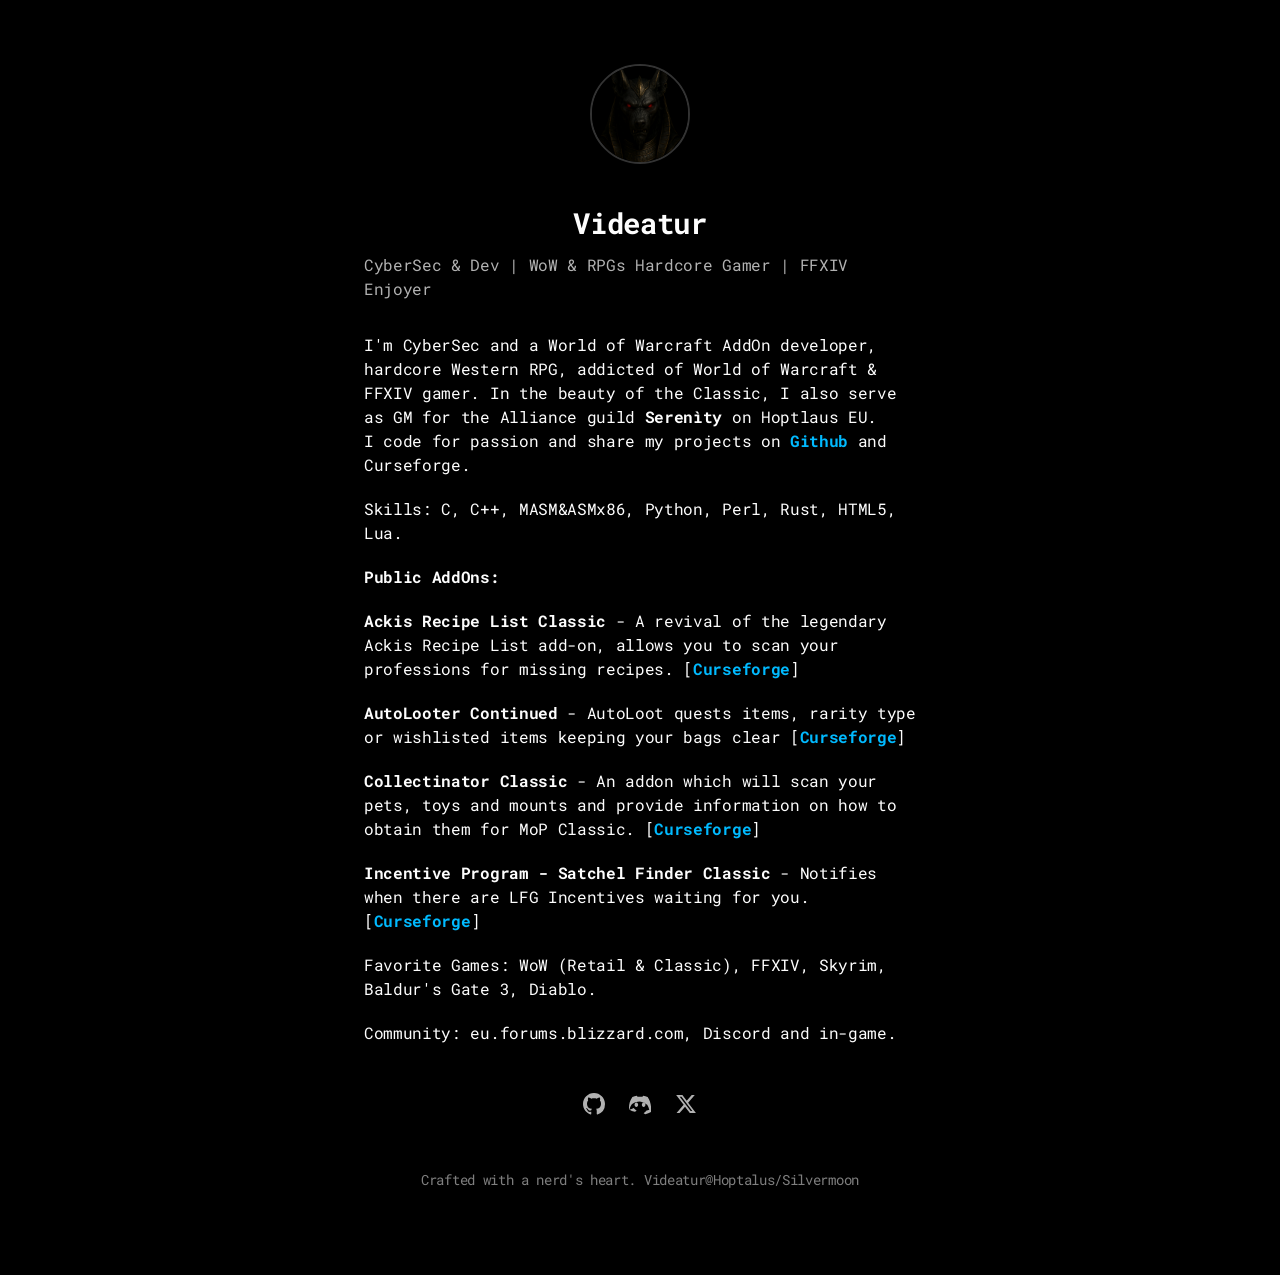
==== index.html @ 5d07538f "Init" ====
<!DOCTYPE html>
<html lang="en">
<head>
    <meta charset="UTF-8">
    <meta name="viewport" content="width=device-width, initial-scale=1.0">
    <title>Videatur - Portfolio</title>
    <meta name="description" content="Portfolio of Videatur, a World of Warcraft AddOn developer and gamer.">
    <link rel="stylesheet" href="style.css">
</head>
<body>

    <main>

        <img src="vide.png" alt="Videatur Logo" class="profile-image">

        <h1>Videatur</h1>
        <p class="subtitle">CyberSec & Dev | WoW & RPGs Hardcore Gamer | FFXIV Enjoyer</p>

        <p>
            I'm CyberSec and a World of Warcraft AddOn developer, hardcore Western RPG, addicted of World of Warcraft & FFXIV gamer. In the beauty of the Classic, I also serve as GM for the Alliance guild <b>Serenìty</b> on Hoptlaus EU.<br /> I code for passion and share my projects on <a href="https://github.com/Videatur" target="_blank" rel="noopener noreferrer" class="link-animato">Github</a> and Curseforge.
        </p>

        <p>
            Skills: C, C++, MASM&ASMx86, Python, Perl, Rust, HTML5, Lua.
        </p>
        
        <p>
            <strong>Public AddOns:</strong>
        </p>
        <p>
            <strong>Ackis Recipe List Classic</strong> - A revival of the legendary Ackis Recipe List add-on, allows you to scan your professions for missing recipes. [<a href="https://www.curseforge.com/wow/addons/ackis-recipe-list-classic" target="_blank" rel="noopener noreferrer" class="link-animato">Curseforge</a>]
        </p>
        <p>
            <strong>AutoLooter Continued</strong> - AutoLoot quests items, rarity type or wishlisted items keeping your bags clear [<a href="https://www.curseforge.com/wow/addons/autolooter-continued" target="_blank" rel="noopener noreferrer" class="link-animato">Curseforge</a>]
        </p>
        <p>
            <strong>Collectinator Classic</strong> - An addon which will scan your pets, toys and mounts and provide information on how to obtain them for MoP Classic. [<a href="https://www.curseforge.com/wow/addons/collectinator-classic" target="_blank" rel="noopener noreferrer" class="link-animato">Curseforge</a>]
        </p>
        <p>
            <strong>Incentive Program - Satchel Finder Classic</strong> - Notifies when there are LFG Incentives waiting for you. [<a href="https://www.curseforge.com/wow/addons/incentive-program-satchel-finder-classic" target="_blank" rel="noopener noreferrer" class="link-animato">Curseforge</a>]
        </p>

        <p>
            Favorite Games: WoW (Retail & Classic), FFXIV, Skyrim, Baldur's Gate 3, Diablo.
        </p>
        <p>
            Community: eu.forums.blizzard.com, Discord and in-game.
        </p>

        <div class="social-icons">
            <a href="https://github.com/Videatur" target="_blank" rel="noopener noreferrer" aria-label="Github">
                <svg xmlns="http://www.w3.org/2000/svg" viewBox="0 0 16 16" fill="currentColor"><path d="M8 0C3.58 0 0 3.58 0 8c0 3.54 2.29 6.53 5.47 7.59.4.07.55-.17.55-.38 0-.19-.01-.82-.01-1.49-2.01.37-2.53-.49-2.69-.94-.09-.23-.48-.94-.82-1.13-.28-.15-.68-.52-.01-.53.63-.01 1.08.58 1.23.82.72 1.21 1.87.87 2.33.66.07-.52.28-.87.51-1.07-1.78-.2-3.64-.89-3.64-3.95 0-.87.31-1.59.82-2.15-.08-.2-.36-1.02.08-2.12 0 0 .67-.21 2.2.82.64-.18 1.32-.27 2-.27.68 0 1.36.09 2 .27 1.53-1.04 2.2-.82 2.2-.82.44 1.1.16 1.92.08 2.12.51.56.82 1.27.82 2.15 0 3.07-1.87 3.75-3.65 3.95.29.25.54.73.54 1.48 0 1.07-.01 1.93-.01 2.2 0 .21.15.46.55.38A8.013 8.013 0 0 0 16 8c0-4.42-3.58-8-8-8z"/></svg>
            </a>
            <a href="https://discord.com/invite/t3fYf3shwg" target="_blank" rel="noopener noreferrer" aria-label="Discord">
                <svg xmlns="http://www.w3.org/2000/svg" viewBox="0 0 127.14 96.36" fill="currentColor"><path d="M107.7,8.07A105.15,105.15,0,0,0,81.47,0a72.06,72.06,0,0,0-3.36,6.83A97.68,97.68,0,0,0,49,6.83,72.37,72.37,0,0,0,45.64,0,105.89,105.89,0,0,0,19.39,8.09C2.79,32.65-1.71,56.6.54,80.21a97.74,97.74,0,0,0,33.7,12.88,77.13,77.13,0,0,0,9.95-6.35c-2.43-1.61-4.6-3.42-6.56-5.44a67.81,67.81,0,0,1-10.2-10.34A86.21,86.21,0,0,1,2.29,80.84c.43-1.36.84-2.74,1.24-4.13a94.26,94.26,0,0,1,10.53-24.14,67.6,67.6,0,0,1,6.33-5.17,68.3,68.3,0,0,1,10.13-5.73,95.18,95.18,0,0,1,12.4-4.34,72.83,72.83,0,0,1,6.43-1.7A70,70,0,0,1,63.57,34h0a70,70,0,0,1,6.43,1.7,72.83,72.83,0,0,1,6.43,1.7,95.18,95.18,0,0,1,12.4,4.34,68.3,68.3,0,0,1,10.13,5.73,67.6,67.6,0,0,1,6.33,5.17,94.26,94.26,0,0,1,10.53,24.14c.4,1.39.81,2.77,1.24,4.13a86.21,86.21,0,0,1-15.81,4.34,67.81,67.81,0,0,1-10.2,10.34c-1.95,2-4.13,3.83-6.56,5.44a77.13,77.13,0,0,0,9.95,6.35,97.74,97.74,0,0,0,33.7-12.88C128.85,56.6,124.35,32.65,107.7,8.07ZM42.45,65.69C36.6,65.69,32,59.73,32,52.59s4.6-13.1,10.45-13.1,10.45,5.96,10.45,13.1S48.3,65.69,42.45,65.69Zm42.24,0C78.84,65.69,74.24,59.73,74.24,52.59s4.6-13.1,10.45-13.1,10.45,5.96,10.45,13.1S90.54,65.69,84.69,65.69Z"/></svg>
            </a>
            <a href="https://x.com/Videatur" target="_blank" rel="noopener noreferrer" aria-label="X (Twitter)">
                <svg xmlns="http://www.w3.org/2000/svg" viewBox="0 0 24 24" fill="currentColor"><path d="M18.244 2.25h3.308l-7.227 8.26 8.502 11.24H16.17l-5.214-6.817L4.99 21.75H1.68l7.73-8.835L1.254 2.25H8.08l4.713 6.231zm-1.161 17.52h1.833L7.084 4.126H5.117z"/></svg>
            </a>
        </div>

        <p class="copy-footer">Crafted with a nerd's heart. Videatur@Hoptalus/Silvermoon</p>

    </main>

</body>
</html>
---- style.css ----
/* Import del font da Google Fonts */
@import url('https://fonts.googleapis.com/css2?family=Roboto+Mono:wght@400;700&display=swap');

:root {
    --bg-color: #000000;
    --text-color: #fdfdfd;
    --highlight-color: #00baff;
    --separator-color: rgba(253, 253, 253, 0.2);
}

* {
    margin: 0;
    padding: 0;
    box-sizing: border-box;
}

body {
    font-family: 'Roboto Mono', monospace;
    background-color: var(--bg-color);
    color: var(--text-color);
    line-height: 1.5;
    text-align: center;
    animation: fadeIn 1s ease-in-out;
    
    letter-spacing: -0.02em;
    -webkit-font-smoothing: antialiased;
    -moz-osx-font-smoothing: grayscale;
}

@keyframes fadeIn {
    from { opacity: 0; }
    to { opacity: 1; }
}

main {
    max-width: 600px;
    margin: 0 auto;
    padding: 4rem 1.5rem;
}

.profile-image {
    width: 100px;
    height: 100px;
    border-radius: 50%;
    object-fit: cover;
    margin-bottom: 2rem;
    border: 2px solid var(--separator-color);
}

h1 {
    font-size: 1.8rem;
    font-weight: 700;
    margin-bottom: 0.5rem;
}

.subtitle {
    font-size: 1rem;
    color: var(--text-color);
    opacity: 0.7;
    margin-bottom: 2rem;
}

p {
    font-size: 1rem;
    font-weight: 400;
    margin-bottom: 1.25rem;
    text-align: left;
}

p strong {
    font-weight: 700;
    color: var(--text-color);
}

.link-animato {
    color: var(--highlight-color);
    text-decoration: none;
    font-weight: 700;
    transition: all 0.3s ease;
}

.link-animato:hover {
    color: var(--text-color);
    text-decoration: underline;
}

.social-icons {
    text-align: center;
    margin-top: 3rem;
    display: flex;
    justify-content: center;
    gap: 1.5rem;
}

.social-icons a {
    color: var(--text-color);
    opacity: 0.7;
    transition: all 0.3s ease;
}

.social-icons a:hover {
    opacity: 1;
    color: var(--highlight-color);
}

.social-icons svg {
    width: 22px;
    height: 22px;
}

.copy-footer {
    margin-top: 3rem;
    text-align: center;
    font-size: 0.9rem;
    opacity: 0.5;
}

@media (max-width: 600px) {
    main {
        padding: 3rem 1rem;
    }

    p {
        font-size: 0.95rem;
    }

    h1 {
        font-size: 1.6rem;
    }
}
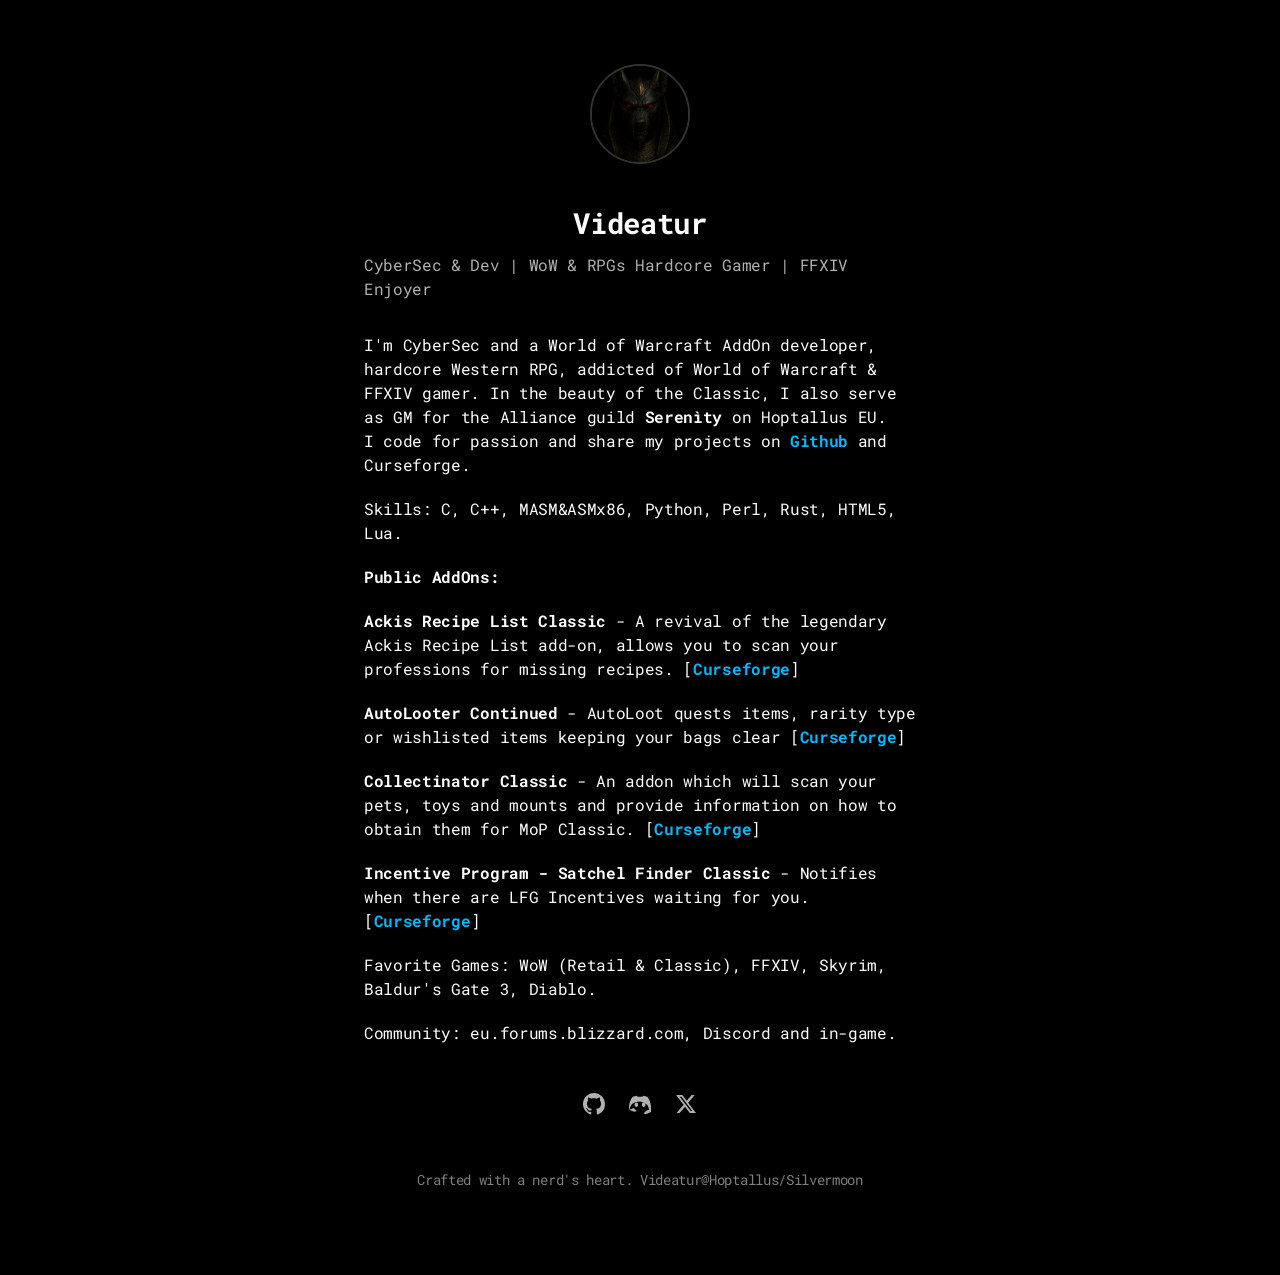
==== commit 421c9390: "Fixed server name" ====
--- a/index.html
+++ b/index.html
@@ -17,7 +17,7 @@
         <p class="subtitle">CyberSec & Dev | WoW & RPGs Hardcore Gamer | FFXIV Enjoyer</p>
 
         <p>
-            I'm CyberSec and a World of Warcraft AddOn developer, hardcore Western RPG, addicted of World of Warcraft & FFXIV gamer. In the beauty of the Classic, I also serve as GM for the Alliance guild <b>Serenìty</b> on Hoptlaus EU.<br /> I code for passion and share my projects on <a href="https://github.com/Videatur" target="_blank" rel="noopener noreferrer" class="link-animato">Github</a> and Curseforge.
+            I'm CyberSec and a World of Warcraft AddOn developer, hardcore Western RPG, addicted of World of Warcraft & FFXIV gamer. In the beauty of the Classic, I also serve as GM for the Alliance guild <b>Serenìty</b> on Hoptallus EU.<br /> I code for passion and share my projects on <a href="https://github.com/Videatur" target="_blank" rel="noopener noreferrer" class="link-animato">Github</a> and Curseforge.
         </p>
 
         <p>
@@ -59,9 +59,9 @@
             </a>
         </div>
 
-        <p class="copy-footer">Crafted with a nerd's heart. Videatur@Hoptalus/Silvermoon</p>
+        <p class="copy-footer">Crafted with a nerd's heart. Videatur@Hoptallus/Silvermoon</p>
 
     </main>
 
 </body>
-</html>+</html>
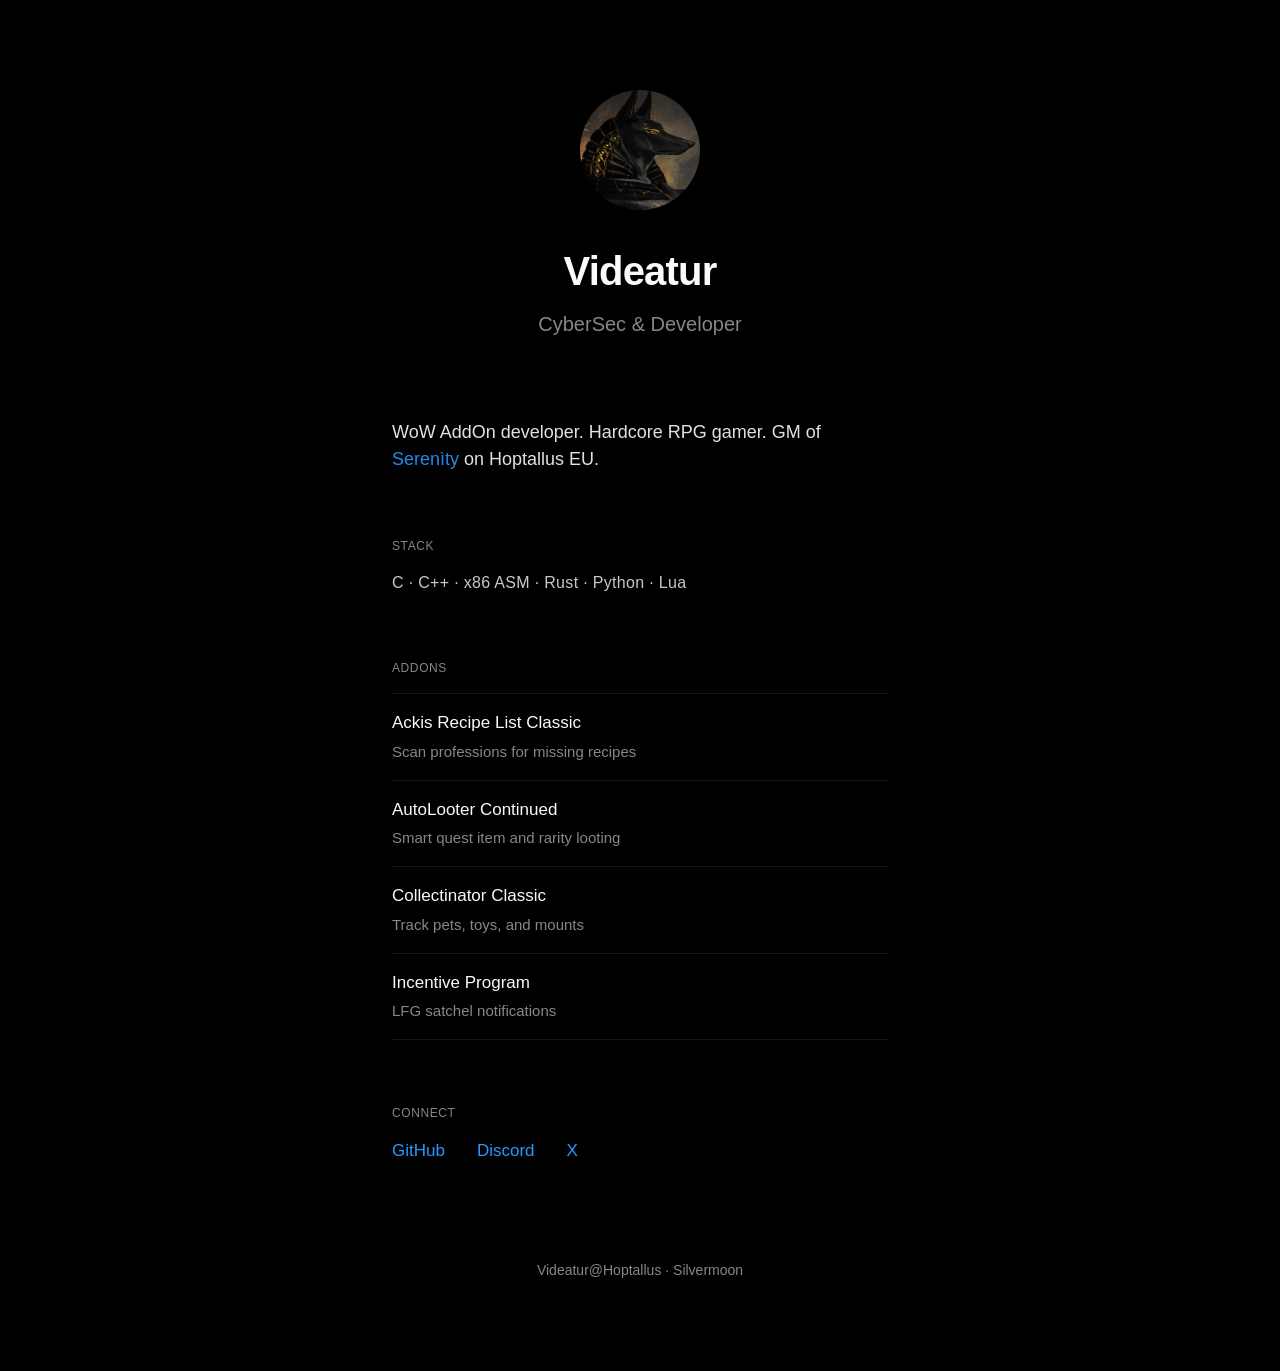
==== commit 68316784: "Redesign" ====
--- a/index.html
+++ b/index.html
@@ -3,63 +3,71 @@
 <head>
     <meta charset="UTF-8">
     <meta name="viewport" content="width=device-width, initial-scale=1.0">
-    <title>Videatur - Portfolio</title>
-    <meta name="description" content="Portfolio of Videatur, a World of Warcraft AddOn developer and gamer.">
+    <title>Videatur</title>
+    <meta name="description" content="CyberSec & Developer. World of Warcraft AddOn creator.">
     <link rel="stylesheet" href="style.css">
 </head>
 <body>
 
     <main>
 
-        <img src="vide.png" alt="Videatur Logo" class="profile-image">
+        <header>
+            <img src="vide.png" alt="Videatur" class="avatar">
+            <h1>Videatur</h1>
+            <p class="tagline">CyberSec & Developer</p>
+        </header>
 
-        <h1>Videatur</h1>
-        <p class="subtitle">CyberSec & Dev | WoW & RPGs Hardcore Gamer | FFXIV Enjoyer</p>
+        <section class="about">
+            <p>WoW AddOn developer. Hardcore RPG gamer. GM of <span class="guild">Serenìty</span> on Hoptallus EU.</p>
+        </section>
 
-        <p>
-            I'm CyberSec and a World of Warcraft AddOn developer, hardcore Western RPG, addicted of World of Warcraft & FFXIV gamer. In the beauty of the Classic, I also serve as GM for the Alliance guild <b>Serenìty</b> on Hoptallus EU.<br /> I code for passion and share my projects on <a href="https://github.com/Videatur" target="_blank" rel="noopener noreferrer" class="link-animato">Github</a> and Curseforge.
-        </p>
+        <section class="skills">
+            <h2>Stack</h2>
+            <p>C · C++ · x86 ASM · Rust · Python · Lua</p>
+        </section>
 
-        <p>
-            Skills: C, C++, MASM&ASMx86, Python, Perl, Rust, HTML5, Lua.
-        </p>
-        
-        <p>
-            <strong>Public AddOns:</strong>
-        </p>
-        <p>
-            <strong>Ackis Recipe List Classic</strong> - A revival of the legendary Ackis Recipe List add-on, allows you to scan your professions for missing recipes. [<a href="https://www.curseforge.com/wow/addons/ackis-recipe-list-classic" target="_blank" rel="noopener noreferrer" class="link-animato">Curseforge</a>]
-        </p>
-        <p>
-            <strong>AutoLooter Continued</strong> - AutoLoot quests items, rarity type or wishlisted items keeping your bags clear [<a href="https://www.curseforge.com/wow/addons/autolooter-continued" target="_blank" rel="noopener noreferrer" class="link-animato">Curseforge</a>]
-        </p>
-        <p>
-            <strong>Collectinator Classic</strong> - An addon which will scan your pets, toys and mounts and provide information on how to obtain them for MoP Classic. [<a href="https://www.curseforge.com/wow/addons/collectinator-classic" target="_blank" rel="noopener noreferrer" class="link-animato">Curseforge</a>]
-        </p>
-        <p>
-            <strong>Incentive Program - Satchel Finder Classic</strong> - Notifies when there are LFG Incentives waiting for you. [<a href="https://www.curseforge.com/wow/addons/incentive-program-satchel-finder-classic" target="_blank" rel="noopener noreferrer" class="link-animato">Curseforge</a>]
-        </p>
+        <section class="projects">
+            <h2>AddOns</h2>
+            <ul>
+                <li>
+                    <a href="https://www.curseforge.com/wow/addons/ackis-recipe-list-classic" target="_blank" rel="noopener">
+                        <span class="name">Ackis Recipe List Classic</span>
+                        <span class="desc">Scan professions for missing recipes</span>
+                    </a>
+                </li>
+                <li>
+                    <a href="https://www.curseforge.com/wow/addons/autolooter-continued" target="_blank" rel="noopener">
+                        <span class="name">AutoLooter Continued</span>
+                        <span class="desc">Smart quest item and rarity looting</span>
+                    </a>
+                </li>
+                <li>
+                    <a href="https://www.curseforge.com/wow/addons/collectinator-classic" target="_blank" rel="noopener">
+                        <span class="name">Collectinator Classic</span>
+                        <span class="desc">Track pets, toys, and mounts</span>
+                    </a>
+                </li>
+                <li>
+                    <a href="https://www.curseforge.com/wow/addons/incentive-program-satchel-finder-classic" target="_blank" rel="noopener">
+                        <span class="name">Incentive Program</span>
+                        <span class="desc">LFG satchel notifications</span>
+                    </a>
+                </li>
+            </ul>
+        </section>
 
-        <p>
-            Favorite Games: WoW (Retail & Classic), FFXIV, Skyrim, Baldur's Gate 3, Diablo.
-        </p>
-        <p>
-            Community: eu.forums.blizzard.com, Discord and in-game.
-        </p>
+        <section class="connect">
+            <h2>Connect</h2>
+            <nav>
+                <a href="https://github.com/Videatur" target="_blank" rel="noopener">GitHub</a>
+                <a href="https://discord.com/invite/t3fYf3shwg" target="_blank" rel="noopener">Discord</a>
+                <a href="https://x.com/Videatur" target="_blank" rel="noopener">X</a>
+            </nav>
+        </section>
 
-        <div class="social-icons">
-            <a href="https://github.com/Videatur" target="_blank" rel="noopener noreferrer" aria-label="Github">
-                <svg xmlns="http://www.w3.org/2000/svg" viewBox="0 0 16 16" fill="currentColor"><path d="M8 0C3.58 0 0 3.58 0 8c0 3.54 2.29 6.53 5.47 7.59.4.07.55-.17.55-.38 0-.19-.01-.82-.01-1.49-2.01.37-2.53-.49-2.69-.94-.09-.23-.48-.94-.82-1.13-.28-.15-.68-.52-.01-.53.63-.01 1.08.58 1.23.82.72 1.21 1.87.87 2.33.66.07-.52.28-.87.51-1.07-1.78-.2-3.64-.89-3.64-3.95 0-.87.31-1.59.82-2.15-.08-.2-.36-1.02.08-2.12 0 0 .67-.21 2.2.82.64-.18 1.32-.27 2-.27.68 0 1.36.09 2 .27 1.53-1.04 2.2-.82 2.2-.82.44 1.1.16 1.92.08 2.12.51.56.82 1.27.82 2.15 0 3.07-1.87 3.75-3.65 3.95.29.25.54.73.54 1.48 0 1.07-.01 1.93-.01 2.2 0 .21.15.46.55.38A8.013 8.013 0 0 0 16 8c0-4.42-3.58-8-8-8z"/></svg>
-            </a>
-            <a href="https://discord.com/invite/t3fYf3shwg" target="_blank" rel="noopener noreferrer" aria-label="Discord">
-                <svg xmlns="http://www.w3.org/2000/svg" viewBox="0 0 127.14 96.36" fill="currentColor"><path d="M107.7,8.07A105.15,105.15,0,0,0,81.47,0a72.06,72.06,0,0,0-3.36,6.83A97.68,97.68,0,0,0,49,6.83,72.37,72.37,0,0,0,45.64,0,105.89,105.89,0,0,0,19.39,8.09C2.79,32.65-1.71,56.6.54,80.21a97.74,97.74,0,0,0,33.7,12.88,77.13,77.13,0,0,0,9.95-6.35c-2.43-1.61-4.6-3.42-6.56-5.44a67.81,67.81,0,0,1-10.2-10.34A86.21,86.21,0,0,1,2.29,80.84c.43-1.36.84-2.74,1.24-4.13a94.26,94.26,0,0,1,10.53-24.14,67.6,67.6,0,0,1,6.33-5.17,68.3,68.3,0,0,1,10.13-5.73,95.18,95.18,0,0,1,12.4-4.34,72.83,72.83,0,0,1,6.43-1.7A70,70,0,0,1,63.57,34h0a70,70,0,0,1,6.43,1.7,72.83,72.83,0,0,1,6.43,1.7,95.18,95.18,0,0,1,12.4,4.34,68.3,68.3,0,0,1,10.13,5.73,67.6,67.6,0,0,1,6.33,5.17,94.26,94.26,0,0,1,10.53,24.14c.4,1.39.81,2.77,1.24,4.13a86.21,86.21,0,0,1-15.81,4.34,67.81,67.81,0,0,1-10.2,10.34c-1.95,2-4.13,3.83-6.56,5.44a77.13,77.13,0,0,0,9.95,6.35,97.74,97.74,0,0,0,33.7-12.88C128.85,56.6,124.35,32.65,107.7,8.07ZM42.45,65.69C36.6,65.69,32,59.73,32,52.59s4.6-13.1,10.45-13.1,10.45,5.96,10.45,13.1S48.3,65.69,42.45,65.69Zm42.24,0C78.84,65.69,74.24,59.73,74.24,52.59s4.6-13.1,10.45-13.1,10.45,5.96,10.45,13.1S90.54,65.69,84.69,65.69Z"/></svg>
-            </a>
-            <a href="https://x.com/Videatur" target="_blank" rel="noopener noreferrer" aria-label="X (Twitter)">
-                <svg xmlns="http://www.w3.org/2000/svg" viewBox="0 0 24 24" fill="currentColor"><path d="M18.244 2.25h3.308l-7.227 8.26 8.502 11.24H16.17l-5.214-6.817L4.99 21.75H1.68l7.73-8.835L1.254 2.25H8.08l4.713 6.231zm-1.161 17.52h1.833L7.084 4.126H5.117z"/></svg>
-            </a>
-        </div>
-
-        <p class="copy-footer">Crafted with a nerd's heart. Videatur@Hoptallus/Silvermoon</p>
+        <footer>
+            <p>Videatur@Hoptallus · Silvermoon</p>
+        </footer>
 
     </main>
 
--- a/style.css
+++ b/style.css
@@ -1,11 +1,9 @@
-/* Import del font da Google Fonts */
-@import url('https://fonts.googleapis.com/css2?family=Roboto+Mono:wght@400;700&display=swap');
-
 :root {
-    --bg-color: #000000;
-    --text-color: #fdfdfd;
-    --highlight-color: #00baff;
-    --separator-color: rgba(253, 253, 253, 0.2);
+    --bg: #000;
+    --fg: #fafafa;
+    --muted: #86868b;
+    --accent: #2997ff;
+    --border: rgba(255,255,255,0.08);
 }
 
 * {
@@ -15,116 +13,148 @@
 }
 
 body {
-    font-family: 'Roboto Mono', monospace;
-    background-color: var(--bg-color);
-    color: var(--text-color);
+    font-family: -apple-system, BlinkMacSystemFont, 'SF Pro Display', 'SF Pro Text', 'Segoe UI', sans-serif;
+    background: var(--bg);
+    color: var(--fg);
     line-height: 1.5;
-    text-align: center;
-    animation: fadeIn 1s ease-in-out;
-    
-    letter-spacing: -0.02em;
     -webkit-font-smoothing: antialiased;
-    -moz-osx-font-smoothing: grayscale;
-}
-
-@keyframes fadeIn {
-    from { opacity: 0; }
-    to { opacity: 1; }
 }
 
 main {
-    max-width: 600px;
+    max-width: 560px;
     margin: 0 auto;
-    padding: 4rem 1.5rem;
+    padding: 10vh 2rem;
 }
 
-.profile-image {
-    width: 100px;
-    height: 100px;
+header {
+    text-align: center;
+    margin-bottom: 5rem;
+}
+
+.avatar {
+    width: 120px;
+    height: 120px;
     border-radius: 50%;
-    object-fit: cover;
-    margin-bottom: 2rem;
-    border: 2px solid var(--separator-color);
+    margin-bottom: 1.5rem;
+    opacity: 0.95;
 }
 
 h1 {
-    font-size: 1.8rem;
-    font-weight: 700;
+    font-size: 2.5rem;
+    font-weight: 600;
+    letter-spacing: -0.02em;
     margin-bottom: 0.5rem;
 }
 
-.subtitle {
-    font-size: 1rem;
-    color: var(--text-color);
-    opacity: 0.7;
-    margin-bottom: 2rem;
+.tagline {
+    color: var(--muted);
+    font-size: 1.25rem;
+    font-weight: 400;
 }
 
-p {
-    font-size: 1rem;
-    font-weight: 400;
-    margin-bottom: 1.25rem;
-    text-align: left;
+section {
+    margin-bottom: 4rem;
 }
 
-p strong {
-    font-weight: 700;
-    color: var(--text-color);
+h2 {
+    font-size: 0.75rem;
+    font-weight: 500;
+    text-transform: uppercase;
+    letter-spacing: 0.05em;
+    color: var(--muted);
+    margin-bottom: 1rem;
 }
 
-.link-animato {
-    color: var(--highlight-color);
-    text-decoration: none;
-    font-weight: 700;
-    transition: all 0.3s ease;
+.about p {
+    font-size: 1.125rem;
+    color: var(--fg);
+    opacity: 0.9;
 }
 
-.link-animato:hover {
-    color: var(--text-color);
-    text-decoration: underline;
+.guild {
+    color: var(--accent);
 }
 
-.social-icons {
-    text-align: center;
-    margin-top: 3rem;
-    display: flex;
-    justify-content: center;
-    gap: 1.5rem;
+.skills p {
+    font-size: 1rem;
+    color: var(--fg);
+    opacity: 0.8;
+    letter-spacing: 0.02em;
 }
 
-.social-icons a {
-    color: var(--text-color);
-    opacity: 0.7;
-    transition: all 0.3s ease;
+.projects ul {
+    list-style: none;
 }
 
-.social-icons a:hover {
-    opacity: 1;
-    color: var(--highlight-color);
+.projects li {
+    border-bottom: 1px solid var(--border);
 }
 
-.social-icons svg {
-    width: 22px;
-    height: 22px;
+.projects li:first-child {
+    border-top: 1px solid var(--border);
 }
 
-.copy-footer {
-    margin-top: 3rem;
+.projects a {
+    display: block;
+    padding: 1rem 0;
+    text-decoration: none;
+    transition: opacity 0.2s ease;
+}
+
+.projects a:hover {
+    opacity: 0.7;
+}
+
+.projects .name {
+    display: block;
+    font-size: 1.0625rem;
+    font-weight: 500;
+    color: var(--fg);
+    margin-bottom: 0.25rem;
+}
+
+.projects .desc {
+    font-size: 0.9375rem;
+    color: var(--muted);
+}
+
+.connect nav {
+    display: flex;
+    gap: 2rem;
+}
+
+.connect a {
+    font-size: 1.0625rem;
+    color: var(--accent);
+    text-decoration: none;
+    transition: opacity 0.2s ease;
+}
+
+.connect a:hover {
+    opacity: 0.7;
+}
+
+footer {
+    margin-top: 6rem;
     text-align: center;
-    font-size: 0.9rem;
-    opacity: 0.5;
+}
+
+footer p {
+    font-size: 0.875rem;
+    color: var(--muted);
 }
 
 @media (max-width: 600px) {
     main {
-        padding: 3rem 1rem;
+        padding: 8vh 1.5rem;
     }
-
-    p {
-        font-size: 0.95rem;
+    
+    h1 {
+        font-size: 2rem;
     }
-
-    h1 {
-        font-size: 1.6rem;
+    
+    .avatar {
+        width: 100px;
+        height: 100px;
     }
 }
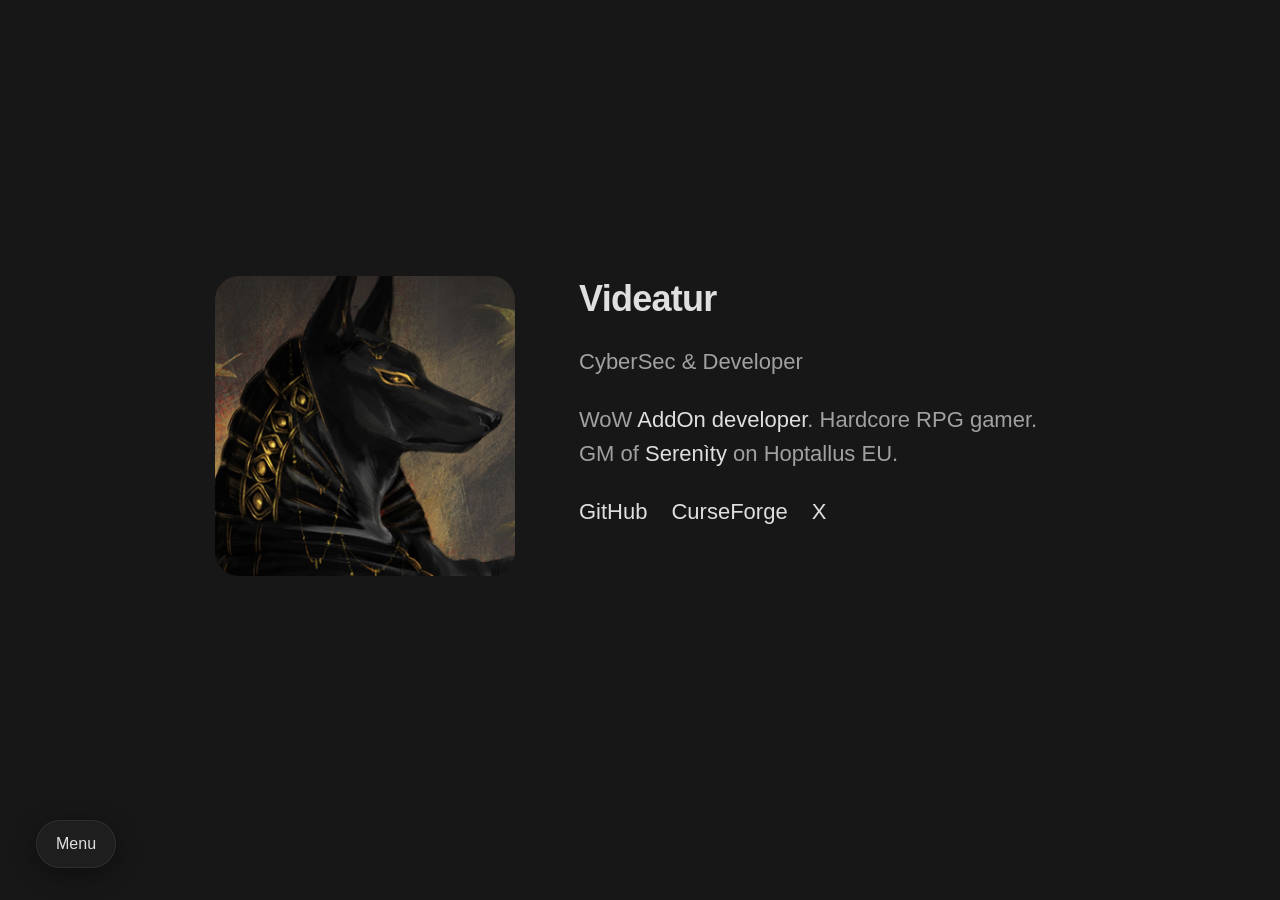
==== commit dfceab0e: "Restyle" ====
--- a/index.html
+++ b/index.html
@@ -2,74 +2,32 @@
 <html lang="en">
 <head>
     <meta charset="UTF-8">
-    <meta name="viewport" content="width=device-width, initial-scale=1.0">
+    <meta name="viewport" content="width=device-width, initial-scale=1">
+    <meta name="theme-color" content="#171717">
+    <meta name="description" content="CyberSec &amp; Developer. World of Warcraft AddOn creator.">
     <title>Videatur</title>
-    <meta name="description" content="CyberSec & Developer. World of Warcraft AddOn creator.">
     <link rel="stylesheet" href="style.css">
 </head>
 <body>
-
-    <main>
-
-        <header>
-            <img src="vide.png" alt="Videatur" class="avatar">
+    <main class="home">
+        <img class="portrait" src="vide.png" alt="Videatur" width="300" height="300">
+        <div class="profile">
             <h1>Videatur</h1>
-            <p class="tagline">CyberSec & Developer</p>
-        </header>
-
-        <section class="about">
-            <p>WoW AddOn developer. Hardcore RPG gamer. GM of <span class="guild">Serenìty</span> on Hoptallus EU.</p>
-        </section>
-
-        <section class="skills">
-            <h2>Stack</h2>
-            <p>C · C++ · x86 ASM · Rust · Python · Lua</p>
-        </section>
-
-        <section class="projects">
-            <h2>AddOns</h2>
-            <ul>
-                <li>
-                    <a href="https://www.curseforge.com/wow/addons/ackis-recipe-list-classic" target="_blank" rel="noopener">
-                        <span class="name">Ackis Recipe List Classic</span>
-                        <span class="desc">Scan professions for missing recipes</span>
-                    </a>
-                </li>
-                <li>
-                    <a href="https://www.curseforge.com/wow/addons/autolooter-continued" target="_blank" rel="noopener">
-                        <span class="name">AutoLooter Continued</span>
-                        <span class="desc">Smart quest item and rarity looting</span>
-                    </a>
-                </li>
-                <li>
-                    <a href="https://www.curseforge.com/wow/addons/collectinator-classic" target="_blank" rel="noopener">
-                        <span class="name">Collectinator Classic</span>
-                        <span class="desc">Track pets, toys, and mounts</span>
-                    </a>
-                </li>
-                <li>
-                    <a href="https://www.curseforge.com/wow/addons/incentive-program-satchel-finder-classic" target="_blank" rel="noopener">
-                        <span class="name">Incentive Program</span>
-                        <span class="desc">LFG satchel notifications</span>
-                    </a>
-                </li>
-            </ul>
-        </section>
-
-        <section class="connect">
-            <h2>Connect</h2>
-            <nav>
-                <a href="https://github.com/Videatur" target="_blank" rel="noopener">GitHub</a>
-                <a href="https://discord.com/invite/t3fYf3shwg" target="_blank" rel="noopener">Discord</a>
-                <a href="https://x.com/Videatur" target="_blank" rel="noopener">X</a>
+            <p>CyberSec &amp; Developer</p>
+            <p>WoW <a href="addons.html">AddOn developer</a>. Hardcore RPG gamer. GM of <strong>Serenìty</strong> on Hoptallus EU.</p>
+            <nav class="socials" aria-label="Connect">
+                    <a href="https://github.com/Videatur" target="_blank" rel="noopener">GitHub</a>
+                    <a href="https://www.curseforge.com/members/videatur/projects" target="_blank" rel="noopener">CurseForge</a>
+                    <a href="https://x.com/Videatur" target="_blank" rel="noopener">X</a>
             </nav>
-        </section>
-
-        <footer>
-            <p>Videatur@Hoptallus · Silvermoon</p>
-        </footer>
-
+        </div>
     </main>
 
+    <button class="menu-button" type="button" popovertarget="site-menu">Menu</button>
+    <nav class="site-menu" id="site-menu" popover aria-label="Primary">
+        <a href="index.html" aria-current="page">Home</a>
+        <a href="addons.html">AddOns</a>
+        <button type="button" popovertarget="site-menu" popovertargetaction="hide">Close</button>
+    </nav>
 </body>
 </html>
--- a/style.css
+++ b/style.css
@@ -1,160 +1,154 @@
 :root {
-    --bg: #000;
-    --fg: #fafafa;
-    --muted: #86868b;
-    --accent: #2997ff;
-    --border: rgba(255,255,255,0.08);
+    color-scheme: dark;
+    --background: #171717;
+    --text: #dfdfdf;
+    --muted: #a1a1a1;
+    --ease: cubic-bezier(.22, 1, .36, 1);
+    font-family: -apple-system, BlinkMacSystemFont, "Segoe UI", Roboto, Helvetica, Arial, sans-serif;
 }
 
-* {
-    margin: 0;
-    padding: 0;
-    box-sizing: border-box;
-}
+* { box-sizing: border-box; }
 
 body {
-    font-family: -apple-system, BlinkMacSystemFont, 'SF Pro Display', 'SF Pro Text', 'Segoe UI', sans-serif;
-    background: var(--bg);
-    color: var(--fg);
-    line-height: 1.5;
+    margin: 0;
+    background: var(--background);
+    color: var(--muted);
     -webkit-font-smoothing: antialiased;
 }
 
-main {
-    max-width: 560px;
-    margin: 0 auto;
-    padding: 10vh 2rem;
+h1, h2, p, ul { margin: 0; }
+h1, h2, strong { color: var(--text); }
+strong { font-weight: 500; }
+a { color: var(--text); text-decoration: none; transition: color .26s ease; }
+a:hover { color: #fff; }
+:focus-visible { outline: 2px solid #aaa; outline-offset: 4px; }
+
+.home {
+    display: grid;
+    grid-template-columns: 300px minmax(0, 1fr);
+    align-items: start;
+    align-content: center;
+    gap: 64px;
+    width: min(850px, calc(100% - 64px));
+    min-height: 100svh;
+    margin-inline: auto;
+    padding-block: 72px 120px;
 }
 
-header {
-    text-align: center;
-    margin-bottom: 5rem;
+.portrait {
+    display: block;
+    width: 100%;
+    height: auto;
+    aspect-ratio: 1;
+    object-fit: cover;
+    object-position: center 35%;
+    border-radius: 24px;
 }
 
-.avatar {
-    width: 120px;
-    height: 120px;
-    border-radius: 50%;
-    margin-bottom: 1.5rem;
-    opacity: 0.95;
+.profile { font-size: 22px; line-height: 1.55; }
+.profile h1 { font-size: 36px; line-height: 1.25; letter-spacing: -.02em; }
+.profile p, .socials { margin-top: 24px; }
+.socials { display: flex; flex-wrap: wrap; gap: 8px 24px; }
+
+.work {
+    width: min(672px, calc(100% - 64px));
+    margin-inline: auto;
+    padding-block: 112px 112px;
+    font-size: 18px;
+    line-height: 1.65;
 }
 
-h1 {
-    font-size: 2.5rem;
-    font-weight: 600;
-    letter-spacing: -0.02em;
-    margin-bottom: 0.5rem;
+.work h1 { margin-bottom: 24px; font-size: 32px; line-height: 1.25; }
+.work h2 { margin-bottom: 12px; font-size: 24px; }
+.work ul { display: grid; gap: 20px; padding: 0; list-style: none; }
+.work .name, .work .desc { display: block; }
+.work .desc { color: var(--muted); }
+.work .skills { margin-top: 48px; }
+.work footer { margin-top: 32px; font-size: 15px; }
+
+.menu-button, .site-menu {
+    position: fixed;
+    inset: auto auto max(32px, env(safe-area-inset-bottom)) max(36px, env(safe-area-inset-left));
+    margin: 0;
+    border: 1px solid #ffffff12;
+    background: #202020ed;
+    color: var(--text);
+    box-shadow: 0 6px 24px #0006;
+    backdrop-filter: blur(16px);
 }
 
-.tagline {
-    color: var(--muted);
-    font-size: 1.25rem;
-    font-weight: 400;
+.menu-button, .site-menu button {
+    font: inherit;
+    cursor: pointer;
 }
 
-section {
-    margin-bottom: 4rem;
+.menu-button {
+    min-height: 48px;
+    padding: 0 19px;
+    border-radius: 999px;
+    transition: background-color .26s ease, opacity .26s ease;
 }
 
-h2 {
-    font-size: 0.75rem;
-    font-weight: 500;
-    text-transform: uppercase;
-    letter-spacing: 0.05em;
-    color: var(--muted);
-    margin-bottom: 1rem;
+.menu-button:hover { background-color: #2b2b2b; }
+body:has(.site-menu:popover-open) .menu-button { opacity: 0; pointer-events: none; }
+
+.site-menu {
+    width: 136px;
+    padding: 8px;
+    border-radius: 24px;
+    opacity: 0;
+    transform: translateY(7px) scale(.96);
+    transform-origin: left bottom;
+    transition: opacity .28s var(--ease), transform .34s var(--ease),
+        display .34s allow-discrete, overlay .34s allow-discrete;
 }
 
-.about p {
-    font-size: 1.125rem;
-    color: var(--fg);
-    opacity: 0.9;
+.site-menu:popover-open { opacity: 1; transform: none; }
+
+@starting-style {
+    .site-menu:popover-open { opacity: 0; transform: translateY(7px) scale(.96); }
 }
 
-.guild {
-    color: var(--accent);
+.site-menu a, .site-menu button {
+    display: block;
+    width: 100%;
+    padding: 9px 12px;
+    border-radius: 10px;
+    background: transparent;
+    color: var(--muted);
+    text-align: left;
+    line-height: 1.3;
+    transition: color .26s ease, background-color .26s ease;
 }
 
-.skills p {
-    font-size: 1rem;
-    color: var(--fg);
-    opacity: 0.8;
-    letter-spacing: 0.02em;
+.site-menu button { margin-top: 4px; border: 0; }
+.site-menu [aria-current="page"] { color: var(--text); }
+.site-menu a:hover, .site-menu button:hover { color: var(--text); background-color: #ffffff0c; }
+
+@media (prefers-reduced-motion: no-preference) {
+    .home, .work { animation: appear .38s ease both; }
+    @keyframes appear { from { opacity: 0; } to { opacity: 1; } }
 }
 
-.projects ul {
-    list-style: none;
+@media (max-width: 760px) {
+    .home {
+        grid-template-columns: minmax(0, 1fr);
+        gap: 32px;
+        width: min(480px, calc(100% - 48px));
+        padding-block: 48px 112px;
+    }
+
+    .portrait { width: min(100%, 260px); }
+    .profile { font-size: 20px; }
+    .profile h1 { font-size: 32px; }
+    .profile p, .socials { margin-top: 18px; }
+    .work { width: calc(100% - 48px); padding-top: 56px; }
+    .menu-button, .site-menu {
+        bottom: max(20px, env(safe-area-inset-bottom));
+        left: max(20px, env(safe-area-inset-left));
+    }
 }
 
-.projects li {
-    border-bottom: 1px solid var(--border);
+@media (prefers-reduced-motion: reduce) {
+    *, *::before, *::after { transition: none !important; }
 }
-
-.projects li:first-child {
-    border-top: 1px solid var(--border);
-}
-
-.projects a {
-    display: block;
-    padding: 1rem 0;
-    text-decoration: none;
-    transition: opacity 0.2s ease;
-}
-
-.projects a:hover {
-    opacity: 0.7;
-}
-
-.projects .name {
-    display: block;
-    font-size: 1.0625rem;
-    font-weight: 500;
-    color: var(--fg);
-    margin-bottom: 0.25rem;
-}
-
-.projects .desc {
-    font-size: 0.9375rem;
-    color: var(--muted);
-}
-
-.connect nav {
-    display: flex;
-    gap: 2rem;
-}
-
-.connect a {
-    font-size: 1.0625rem;
-    color: var(--accent);
-    text-decoration: none;
-    transition: opacity 0.2s ease;
-}
-
-.connect a:hover {
-    opacity: 0.7;
-}
-
-footer {
-    margin-top: 6rem;
-    text-align: center;
-}
-
-footer p {
-    font-size: 0.875rem;
-    color: var(--muted);
-}
-
-@media (max-width: 600px) {
-    main {
-        padding: 8vh 1.5rem;
-    }
-    
-    h1 {
-        font-size: 2rem;
-    }
-    
-    .avatar {
-        width: 100px;
-        height: 100px;
-    }
-}
